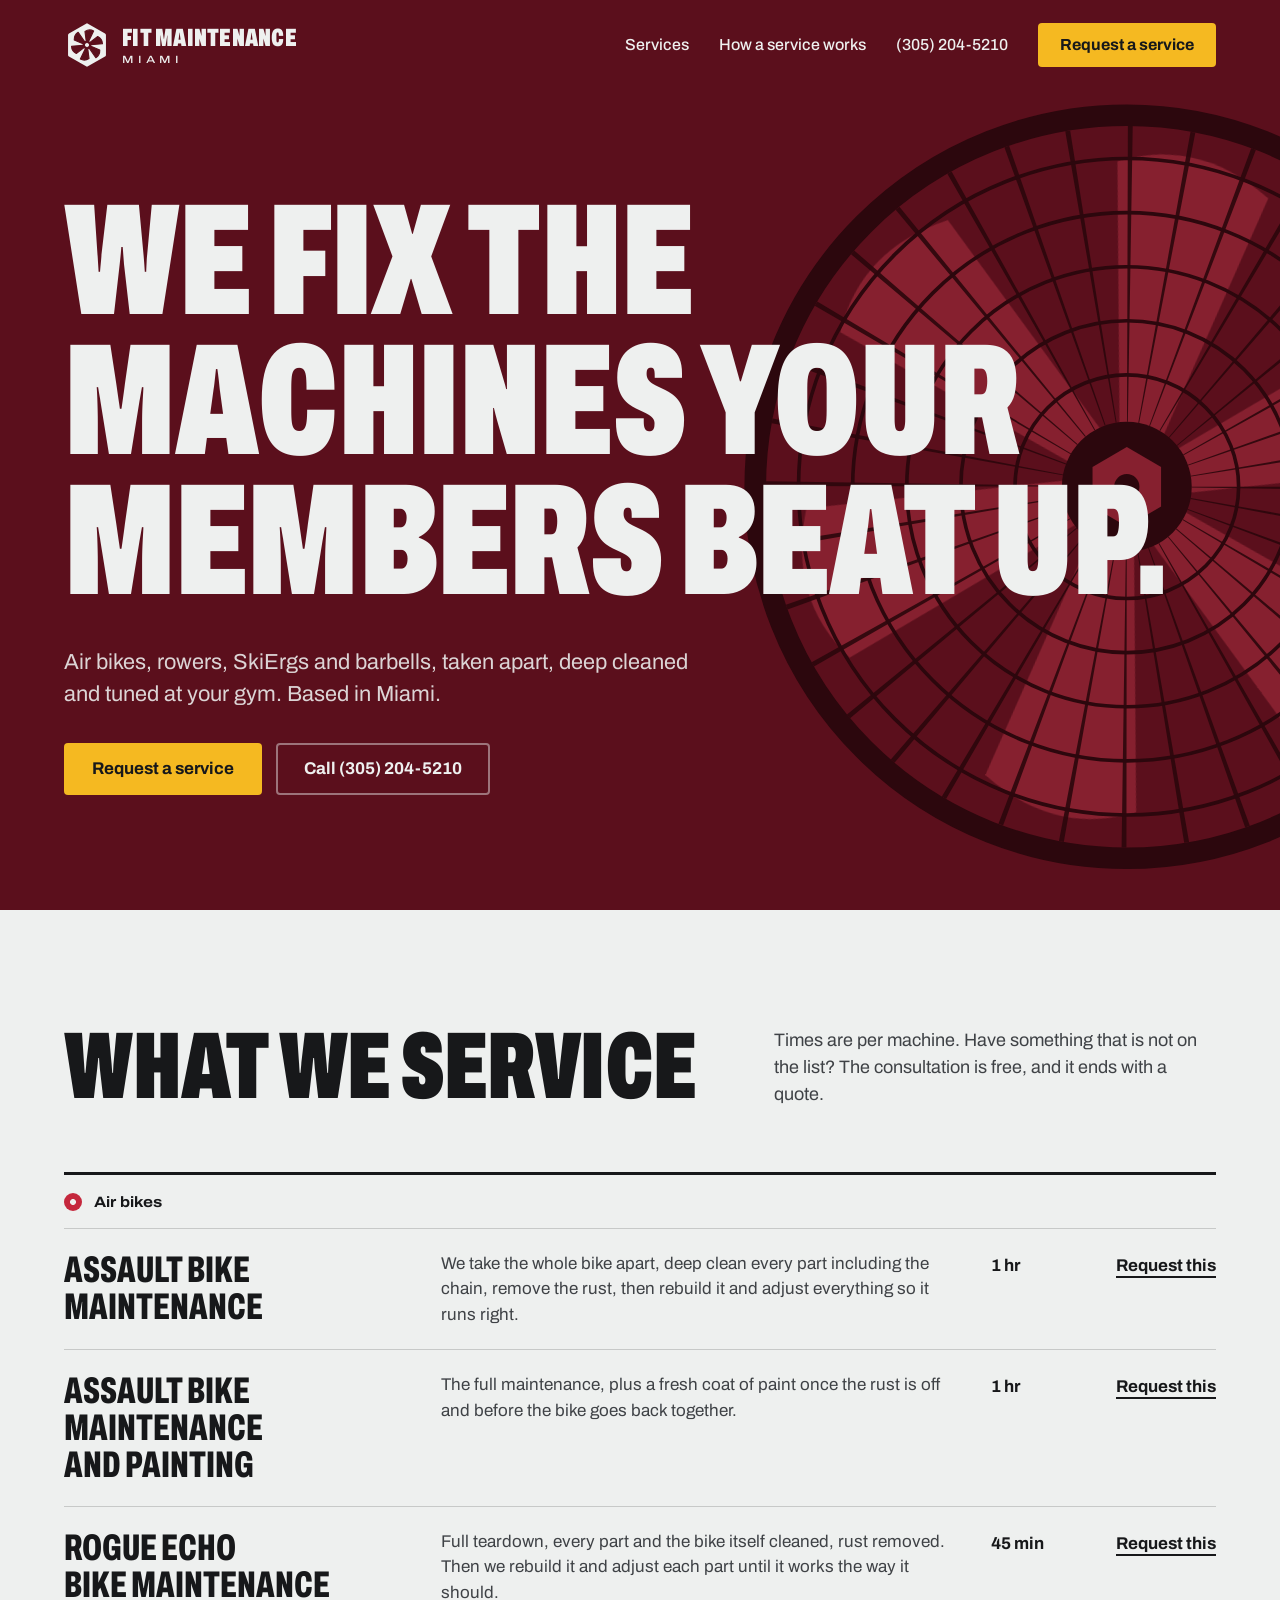
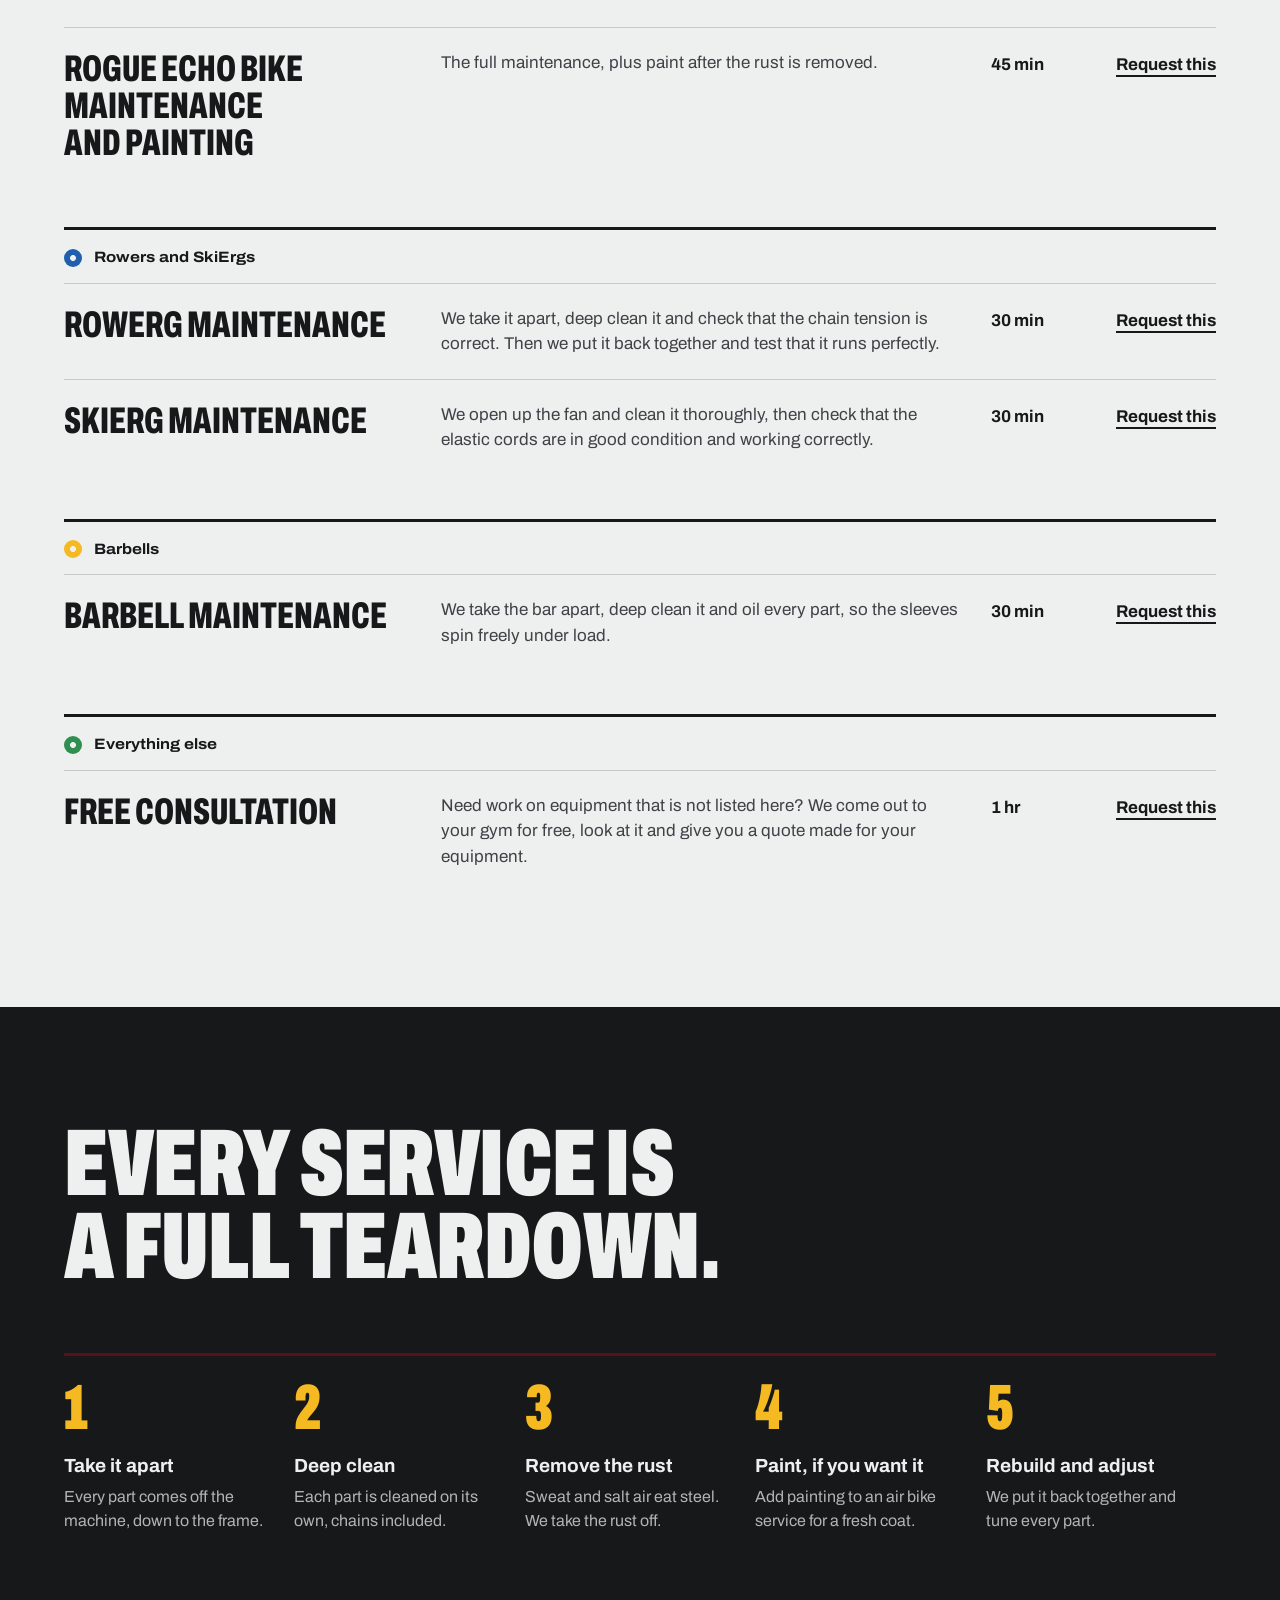
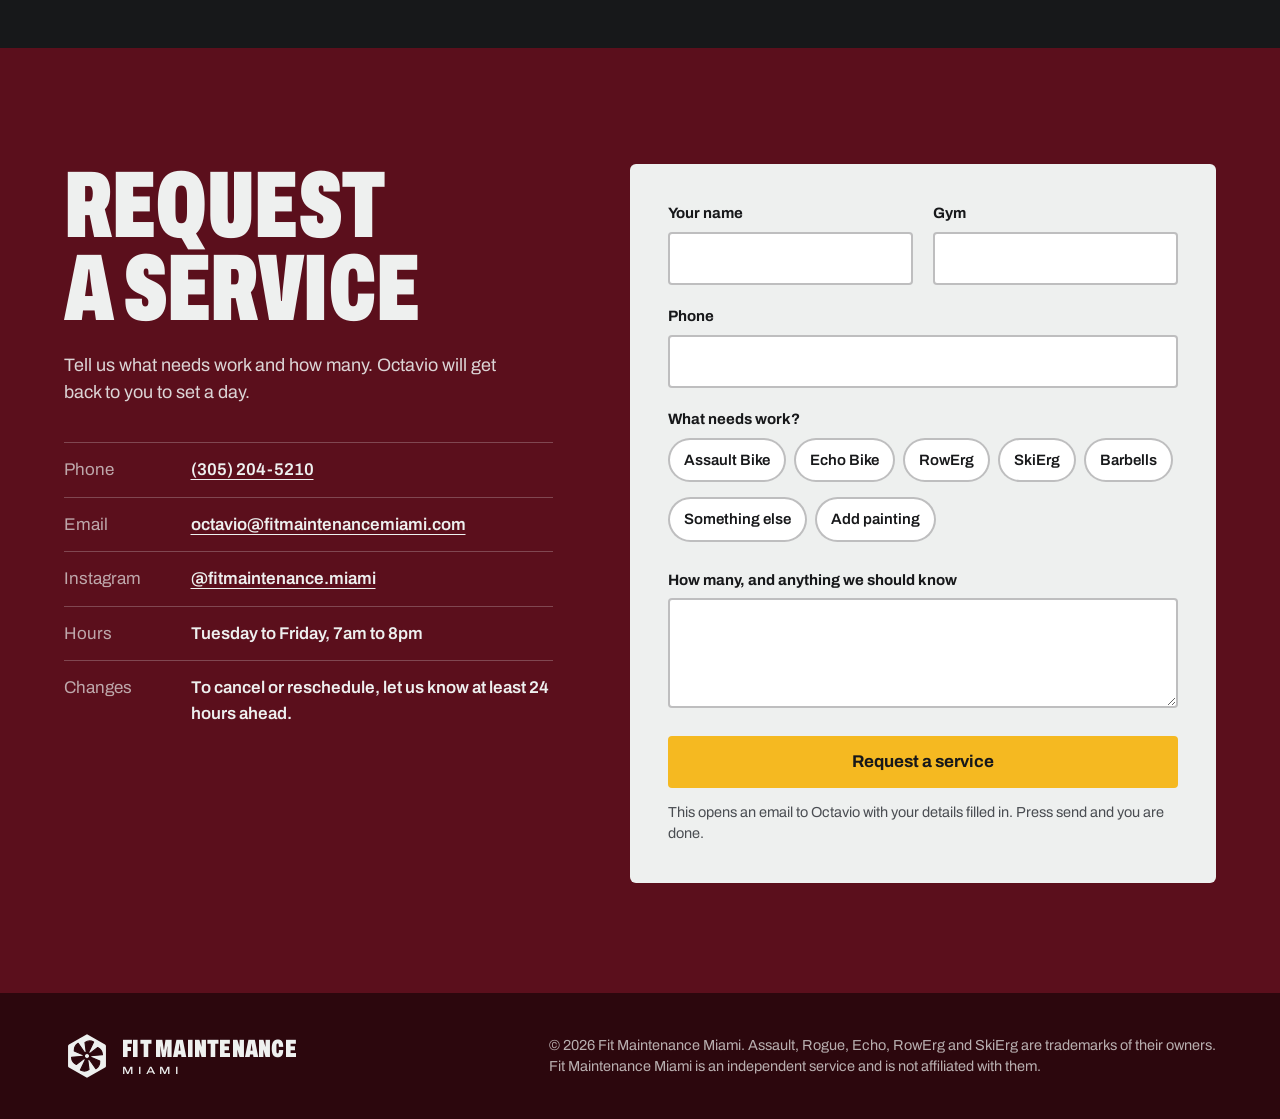
==== index.html @ 7985257d "New Fit Maintenance Miami site and logo Co-Authored-By: Claude Fable 5.2 <noreply@anthropic.com>" ====
<!doctype html>
<html lang="en">
<head>
<meta charset="utf-8">
<meta name="viewport" content="width=device-width, initial-scale=1">
<title>Fit Maintenance Miami | Gym equipment maintenance and repair</title>
<meta name="description" content="On-site maintenance for air bikes, rowers, SkiErgs and barbells. Full teardown, deep clean, rust removal, optional repaint. Based in Miami.">
<meta name="theme-color" content="#5b0f1c">
<meta name="robots" content="noindex">
<link rel="icon" href="favicon.svg" type="image/svg+xml">
<link rel="stylesheet" href="fonts.css">
<link rel="stylesheet" href="styles.css">
</head>
<body>

<svg width="0" height="0" style="position:absolute" aria-hidden="true">
  <symbol id="mark" viewBox="0 0 100 100">
    <path d="M50 7 87.2 28.5v43L50 93 12.8 71.5v-43Z" fill="var(--mark-bg)" stroke="var(--mark-bg)" stroke-width="8" stroke-linejoin="round"/>
    <g fill="var(--mark-fg)" stroke="var(--mark-fg)" stroke-width="2.4" stroke-linejoin="round">
      <path id="mb" d="M48.4 42.5 45.6 20.5Q55 14.5 64.4 19.5L53.4 42.5Z"/>
      <use href="#mb" transform="rotate(60 50 50)"/><use href="#mb" transform="rotate(120 50 50)"/><use href="#mb" transform="rotate(180 50 50)"/><use href="#mb" transform="rotate(240 50 50)"/><use href="#mb" transform="rotate(300 50 50)"/>
    </g>
    <circle cx="50" cy="50" r="9.5" fill="var(--mark-fg)"/>
    <path d="M50 45.2 54.2 47.6v4.8L50 54.8 45.8 52.4v-4.8Z" fill="var(--mark-bg)"/>
  </symbol>
</svg>

<div class="top" id="top">
  <header class="site-header wrap">
    <a class="lockup" href="#top" aria-label="Fit Maintenance Miami, home" style="--mark-bg:#eef0ef;--mark-fg:#5b0f1c">
      <svg aria-hidden="true"><use href="#mark"/></svg>
      <span class="lockup-text"><span class="lockup-name">Fit Maintenance</span><span class="lockup-place">Miami</span></span>
    </a>
    <nav class="site-nav" aria-label="Main">
      <a href="#services">Services</a>
      <a href="#teardown">How a service works</a>
      <a href="tel:+13052045210">(305) 204-5210</a>
      <a class="btn btn-primary" href="#request">Request a service</a>
    </nav>
  </header>

  <div class="fan" aria-hidden="true">
    <svg viewBox="-220 -220 440 440">
      <g class="fan-blades" id="blades" fill="#86202f">
        <path id="fb" d="M-10 -30 -40 -176Q2 -198 46 -172L14 -30Z"/>
        <use href="#fb" transform="rotate(60)"/><use href="#fb" transform="rotate(120)"/><use href="#fb" transform="rotate(180)"/><use href="#fb" transform="rotate(240)"/><use href="#fb" transform="rotate(300)"/>
      </g>
      <g fill="none" stroke="#2c070d">
        <circle r="118" stroke-width="164" stroke-dasharray="1.6 19" opacity=".9"/>
        <circle r="62" stroke-width="2"/><circle r="92" stroke-width="2"/><circle r="122" stroke-width="2"/><circle r="152" stroke-width="2"/><circle r="182" stroke-width="2"/>
        <circle r="206" stroke-width="12"/>
      </g>
      <circle r="36" fill="#2c070d"/>
      <path d="M0 -22 19 -11v22L0 22-19 11v-22Z" fill="#86202f"/>
      <circle r="7" fill="#2c070d"/>
    </svg>
  </div>

  <main class="hero wrap">
    <h1 class="display">We fix the machines your members beat up.</h1>
    <p class="hero-sub">Air bikes, rowers, SkiErgs and barbells, taken apart, deep cleaned and tuned at your gym. Based in Miami.</p>
    <div class="hero-actions">
      <a class="btn btn-primary" href="#request">Request a service</a>
      <a class="btn btn-ghost" href="tel:+13052045210">Call (305) 204-5210</a>
    </div>
  </main>
</div>

<section class="services wrap" id="services">
  <div class="section-head">
    <h2 class="display">What we service</h2>
    <p>Times are per machine. Have something that is not on the list? The consultation is free, and it ends with a quote.</p>
  </div>

  <div class="group">
    <div class="group-title"><span class="plate" style="--c:var(--plate-red)"></span>Air bikes</div>
    <div class="row">
      <h3>Assault Bike maintenance</h3>
      <p>We take the whole bike apart, deep clean every part including the chain, remove the rust, then rebuild it and adjust everything so it runs right.</p>
      <span class="time">1 hr</span>
      <a class="pick" href="#request" data-pick="Assault Bike">Request this</a>
    </div>
    <div class="row">
      <h3>Assault Bike maintenance and painting</h3>
      <p>The full maintenance, plus a fresh coat of paint once the rust is off and before the bike goes back together.</p>
      <span class="time">1 hr</span>
      <a class="pick" href="#request" data-pick="Assault Bike" data-paint="1">Request this</a>
    </div>
    <div class="row">
      <h3>Rogue Echo Bike maintenance</h3>
      <p>Full teardown, every part and the bike itself cleaned, rust removed. Then we rebuild it and adjust each part until it works the way it should.</p>
      <span class="time">45 min</span>
      <a class="pick" href="#request" data-pick="Echo Bike">Request this</a>
    </div>
    <div class="row">
      <h3>Rogue Echo Bike maintenance and painting</h3>
      <p>The full maintenance, plus paint after the rust is removed.</p>
      <span class="time">45 min</span>
      <a class="pick" href="#request" data-pick="Echo Bike" data-paint="1">Request this</a>
    </div>
  </div>

  <div class="group">
    <div class="group-title"><span class="plate" style="--c:var(--plate-blue)"></span>Rowers and SkiErgs</div>
    <div class="row">
      <h3>RowErg maintenance</h3>
      <p>We take it apart, deep clean it and check that the chain tension is correct. Then we put it back together and test that it runs perfectly.</p>
      <span class="time">30 min</span>
      <a class="pick" href="#request" data-pick="RowErg">Request this</a>
    </div>
    <div class="row">
      <h3>SkiErg maintenance</h3>
      <p>We open up the fan and clean it thoroughly, then check that the elastic cords are in good condition and working correctly.</p>
      <span class="time">30 min</span>
      <a class="pick" href="#request" data-pick="SkiErg">Request this</a>
    </div>
  </div>

  <div class="group">
    <div class="group-title"><span class="plate" style="--c:var(--plate-yellow)"></span>Barbells</div>
    <div class="row">
      <h3>Barbell maintenance</h3>
      <p>We take the bar apart, deep clean it and oil every part, so the sleeves spin freely under load.</p>
      <span class="time">30 min</span>
      <a class="pick" href="#request" data-pick="Barbells">Request this</a>
    </div>
  </div>

  <div class="group">
    <div class="group-title"><span class="plate" style="--c:var(--plate-green)"></span>Everything else</div>
    <div class="row">
      <h3>Free consultation</h3>
      <p>Need work on equipment that is not listed here? We come out to your gym for free, look at it and give you a quote made for your equipment.</p>
      <span class="time">1 hr</span>
      <a class="pick" href="#request" data-pick="Something else">Request this</a>
    </div>
  </div>
</section>

<section class="teardown" id="teardown">
  <div class="wrap">
    <h2 class="display">Every service is a full teardown.</h2>
    <ol class="steps">
      <li><h3>Take it apart</h3><p>Every part comes off the machine, down to the frame.</p></li>
      <li><h3>Deep clean</h3><p>Each part is cleaned on its own, chains included.</p></li>
      <li><h3>Remove the rust</h3><p>Sweat and salt air eat steel. We take the rust off.</p></li>
      <li><h3>Paint, if you want it</h3><p>Add painting to an air bike service for a fresh coat.</p></li>
      <li><h3>Rebuild and adjust</h3><p>We put it back together and tune every part.</p></li>
    </ol>
  </div>
</section>

<section class="request" id="request">
  <div class="wrap request-grid">
    <div>
      <h2 class="display">Request a service</h2>
      <p class="request-lede">Tell us what needs work and how many. Octavio will get back to you to set a day.</p>
      <dl class="facts">
        <div><dt>Phone</dt><dd><a href="tel:+13052045210">(305) 204-5210</a></dd></div>
        <div><dt>Email</dt><dd><a href="mailto:octavio@fitmaintenancemiami.com">octavio@fitmaintenancemiami.com</a></dd></div>
        <div><dt>Instagram</dt><dd><a href="https://www.instagram.com/fitmaintenance.miami" rel="noopener">@fitmaintenance.miami</a></dd></div>
        <div><dt>Hours</dt><dd>Tuesday to Friday, 7am to 8pm</dd></div>
        <div><dt>Changes</dt><dd>To cancel or reschedule, let us know at least 24 hours ahead.</dd></div>
      </dl>
    </div>

    <form class="form" id="request-form" novalidate>
      <div class="two">
        <div><label for="f-name">Your name</label><input id="f-name" name="name" type="text" autocomplete="name" required></div>
        <div><label for="f-gym">Gym</label><input id="f-gym" name="gym" type="text" autocomplete="organization"></div>
      </div>
      <div><label for="f-phone">Phone</label><input id="f-phone" name="phone" type="tel" autocomplete="tel"></div>
      <fieldset>
        <legend>What needs work?</legend>
        <div class="chips">
          <label class="chip"><input type="checkbox" name="equipment" value="Assault Bike"><span>Assault Bike</span></label>
          <label class="chip"><input type="checkbox" name="equipment" value="Echo Bike"><span>Echo Bike</span></label>
          <label class="chip"><input type="checkbox" name="equipment" value="RowErg"><span>RowErg</span></label>
          <label class="chip"><input type="checkbox" name="equipment" value="SkiErg"><span>SkiErg</span></label>
          <label class="chip"><input type="checkbox" name="equipment" value="Barbells"><span>Barbells</span></label>
          <label class="chip"><input type="checkbox" name="equipment" value="Something else"><span>Something else</span></label>
          <label class="chip"><input type="checkbox" name="paint" value="yes" id="f-paint"><span>Add painting</span></label>
        </div>
      </fieldset>
      <div><label for="f-notes">How many, and anything we should know</label><textarea id="f-notes" name="notes"></textarea></div>
      <p class="form-error" id="form-error" role="alert"></p>
      <button class="btn btn-primary" type="submit">Request a service</button>
      <p class="form-note">This opens an email to Octavio with your details filled in. Press send and you are done.</p>
    </form>
  </div>
</section>

<footer class="site-footer">
  <div class="wrap footer-grid">
    <a class="lockup" href="#top" aria-label="Back to top" style="--mark-bg:#eef0ef;--mark-fg:#2c070d">
      <svg aria-hidden="true"><use href="#mark"/></svg>
      <span class="lockup-text"><span class="lockup-name">Fit Maintenance</span><span class="lockup-place">Miami</span></span>
    </a>
    <p>© 2026 Fit Maintenance Miami. Assault, Rogue, Echo, RowErg and SkiErg are trademarks of their owners. Fit Maintenance Miami is an independent service and is not affiliated with them.</p>
  </div>
</footer>

<div class="quickbar" id="quickbar">
  <a class="btn btn-ghost" href="tel:+13052045210">Call</a>
  <a class="btn btn-primary" href="#request">Request a service</a>
</div>

<script src="main.js"></script>
</body>
</html>
---- fonts.css ----
@font-face{font-family:"Archivo";font-style:normal;font-weight:100 900;font-stretch:62% 125%;font-display:block;src:url([data-uri]) format("woff2");}
---- styles.css ----
:root {
  --oxblood: #5b0f1c;
  --oxblood-deep: #2c070d;
  --chalk: #eef0ef;
  --steel: #9aa3a6;
  --rubber: #17181a;
  --plate-yellow: #f5b921;
  --plate-blue: #1f5fae;
  --plate-green: #2f8f4e;
  --plate-red: #c5283d;
  --gutter: clamp(20px, 5vw, 72px);
  --max: 1280px;
}

*, *::before, *::after { box-sizing: border-box; }
html { scroll-behavior: smooth; -webkit-text-size-adjust: 100%; }
body {
  margin: 0;
  background: var(--chalk);
  color: var(--rubber);
  font-family: "Archivo", "Helvetica Neue", Arial, sans-serif;
  font-size: 17px;
  line-height: 1.5;
  font-stretch: 100%;
}
img, svg { display: block; }
a { color: inherit; }
h1, h2, h3, p { margin: 0; }
:focus-visible { outline: 3px solid var(--plate-yellow); outline-offset: 3px; }

.wrap { max-width: var(--max); margin: 0 auto; padding-left: var(--gutter); padding-right: var(--gutter); }

.display {
  font-stretch: 62%;
  font-weight: 900;
  text-transform: uppercase;
  line-height: 0.88;
  letter-spacing: -0.005em;
  text-wrap: balance;
}

/* Buttons */
.btn {
  white-space: nowrap;
  display: inline-flex; align-items: center; justify-content: center;
  min-height: 52px; padding: 0 26px;
  font: inherit; font-weight: 700; font-stretch: 100%; font-size: 17px;
  text-decoration: none; border: 2px solid transparent; border-radius: 4px; cursor: pointer;
  transition: transform .12s ease, background-color .12s ease;
}
.btn:active { transform: translateY(1px); }
.btn-primary { background: var(--plate-yellow); color: var(--rubber); }
.btn-primary:hover { background: #ffcb3d; }
.btn-ghost { border-color: rgba(238, 240, 239, .45); color: var(--chalk); }
.btn-ghost:hover { border-color: var(--chalk); }

/* Logo lockup */
.lockup { display: inline-flex; align-items: center; gap: 12px; text-decoration: none; }
.lockup svg { width: 46px; height: 46px; flex: none; }
.lockup-text { display: flex; flex-direction: column; line-height: 1; }
.lockup-name { font-stretch: 62%; font-weight: 900; font-size: 25px; text-transform: uppercase; letter-spacing: .01em; white-space: nowrap; }
.lockup-place { font-stretch: 125%; font-weight: 500; font-size: 10.5px; letter-spacing: .38em; text-transform: uppercase; margin-top: 5px; white-space: nowrap; }

/* Header + hero share the oxblood field */
.top { background: var(--oxblood); color: var(--chalk); position: relative; overflow: hidden; }
.site-header { position: relative; z-index: 3; display: flex; align-items: center; justify-content: space-between; gap: 24px; padding-top: 22px; padding-bottom: 22px; }
.site-nav { display: flex; align-items: center; gap: 30px; }
.site-nav a:not(.btn) { text-decoration: none; font-weight: 500; font-size: 16px; }
.site-nav a:not(.btn):hover { text-decoration: underline; text-underline-offset: 5px; }
.site-nav .btn { min-height: 44px; padding: 0 20px; font-size: 16px; }

.hero { position: relative; z-index: 2; padding-top: clamp(40px, 8vw, 110px); padding-bottom: clamp(56px, 9vw, 130px); }
.hero h1 { font-size: clamp(64px, 12.4vw, 190px); max-width: 9.2em; }
.hero-sub { margin-top: clamp(22px, 3vw, 36px); max-width: 30em; font-size: clamp(18px, 1.7vw, 22px); line-height: 1.45; color: rgba(238, 240, 239, .88); }
.hero-actions { margin-top: 32px; display: flex; flex-wrap: wrap; gap: 14px; }

.fan {
  position: absolute; z-index: 1; pointer-events: none;
  width: clamp(420px, 62vw, 980px); aspect-ratio: 1;
  right: clamp(-330px, -19vw, -120px); top: 50%; translate: 0 -46%;
}
.fan svg { width: 100%; height: 100%; }
.fan-blades { transform-origin: 0 0; will-change: transform; }

/* Services */
.services { padding-top: clamp(64px, 9vw, 130px); padding-bottom: clamp(64px, 9vw, 130px); }
.section-head { display: grid; grid-template-columns: minmax(0, 1fr) minmax(0, 26em); gap: 24px 48px; align-items: end; margin-bottom: clamp(36px, 5vw, 64px); }
.section-head h2 { font-size: clamp(48px, 7.4vw, 108px); }
.section-head p { font-size: 18px; color: #3f4246; }

.group { border-top: 3px solid var(--rubber); }
.group + .group { margin-top: 44px; }
.group-title { display: flex; align-items: center; gap: 12px; padding: 16px 0 14px; font-size: 15px; font-weight: 700; font-stretch: 112%; }
.plate { width: 18px; height: 18px; border-radius: 50%; flex: none; background: radial-gradient(circle, var(--chalk) 0 22%, var(--c) 24% 100%); }

.row { display: grid; grid-template-columns: minmax(0, 20fr) minmax(0, 30fr) 5.5em auto; gap: 8px 32px; align-items: start; padding: 22px 0; border-top: 1px solid rgba(23, 24, 26, .18); }
.row h3 { font-stretch: 62%; font-weight: 800; font-size: clamp(27px, 2.9vw, 38px); line-height: 1; text-transform: uppercase; text-wrap: balance; }
.row p { color: #3f4246; max-width: 34em; }
.row .time { font-weight: 700; font-variant-numeric: tabular-nums; white-space: nowrap; padding-top: 2px; }
.row .pick { font-weight: 700; text-underline-offset: 5px; text-decoration-thickness: 2px; white-space: nowrap; padding-top: 2px; }
.row .pick:hover { color: var(--oxblood); }

/* Teardown */
.teardown { background: var(--rubber); color: var(--chalk); padding-top: clamp(64px, 9vw, 130px); padding-bottom: clamp(64px, 9vw, 130px); }
.teardown h2 { font-size: clamp(48px, 7.4vw, 108px); max-width: 9em; }
.steps { list-style: none; margin: clamp(40px, 5vw, 72px) 0 0; padding: 0; display: grid; grid-template-columns: repeat(5, minmax(0, 1fr)); gap: 0; counter-reset: step; }
.steps li { counter-increment: step; padding: 20px 24px 0 0; border-top: 3px solid var(--oxblood); position: relative; }
.steps li::before { content: counter(step); display: block; font-stretch: 62%; font-weight: 900; font-size: 64px; line-height: 1; color: var(--plate-yellow); margin-bottom: 14px; }
.steps h3 { font-size: 19px; font-weight: 700; line-height: 1.25; }
.steps p { margin-top: 8px; font-size: 16px; color: rgba(238, 240, 239, .72); }

/* Request */
.request { background: var(--oxblood); color: var(--chalk); padding-top: clamp(64px, 9vw, 130px); padding-bottom: clamp(64px, 9vw, 110px); }
.request-grid { display: grid; grid-template-columns: minmax(0, 5fr) minmax(0, 6fr); gap: 48px clamp(40px, 6vw, 96px); align-items: start; }
.request h2 { font-size: clamp(48px, 7.4vw, 108px); }
.request-lede { margin-top: 22px; font-size: 18px; color: rgba(238, 240, 239, .88); max-width: 26em; }
.facts { margin: 36px 0 0; padding: 0; display: grid; gap: 0; }
.facts div { display: grid; grid-template-columns: 6.5em minmax(0, 1fr); gap: 16px; padding: 14px 0; border-top: 1px solid rgba(238, 240, 239, .25); }
.facts dt { color: rgba(238, 240, 239, .68); }
.facts dd { margin: 0; font-weight: 600; overflow-wrap: anywhere; }
.facts a { text-underline-offset: 4px; }

.form { background: var(--chalk); color: var(--rubber); padding: clamp(22px, 3vw, 40px); border-radius: 6px; display: grid; gap: 20px; }
.form label, .form legend { display: block; font-weight: 700; font-size: 15px; margin-bottom: 7px; padding: 0; }
.form input[type="text"], .form input[type="tel"], .form textarea {
  width: 100%; font: inherit; color: inherit; background: #fff;
  border: 2px solid rgba(23, 24, 26, .28); border-radius: 4px; padding: 12px 14px;
}
.form textarea { min-height: 110px; resize: vertical; }
.form input:focus-visible, .form textarea:focus-visible { outline: 3px solid var(--oxblood); outline-offset: 1px; border-color: var(--oxblood); }
.two { display: grid; grid-template-columns: 1fr 1fr; gap: 20px; }
.form fieldset { border: 0; margin: 0; padding: 0; min-width: 0; }
.chips { display: flex; flex-wrap: wrap; gap: 8px; }
.chip { position: relative; }
.chip input { position: absolute; opacity: 0; inset: 0; width: 100%; height: 100%; margin: 0; cursor: pointer; }
.chip span { display: block; padding: 9px 14px; border: 2px solid rgba(23, 24, 26, .28); border-radius: 999px; font-weight: 600; font-size: 15px; background: #fff; transition: background-color .12s ease, color .12s ease, border-color .12s ease; }
.chip input:checked + span { background: var(--oxblood); border-color: var(--oxblood); color: var(--chalk); }
.chip input:focus-visible + span { outline: 3px solid var(--plate-yellow); outline-offset: 2px; }
.form .btn { width: 100%; }
.form-note { font-size: 14.5px; color: #4a4d52; margin-top: -6px; }
.form-error { font-size: 15px; font-weight: 600; color: #a3162c; margin-top: -6px; }
.form-error:empty { display: none; }

/* Footer */
.site-footer { background: var(--oxblood-deep); color: rgba(238, 240, 239, .72); padding-top: 40px; padding-bottom: 40px; font-size: 14.5px; }
.footer-grid { display: flex; flex-wrap: wrap; gap: 20px 48px; align-items: center; justify-content: space-between; }
.site-footer .lockup { color: var(--chalk); }
.site-footer p { max-width: 46em; }

@media (max-width: 1000px) {
  .steps { grid-template-columns: 1fr; }
  .steps li { display: grid; grid-template-columns: 56px minmax(0, 1fr); column-gap: 12px; padding: 18px 0 22px; }
  .steps li::before { grid-row: 1 / span 2; font-size: 52px; margin: 0; }
  .steps p { grid-column: 2; }
  .request-grid { grid-template-columns: 1fr; }
}
@media (max-width: 860px) {
  .site-nav a:not(.btn) { display: none; }
  .section-head { grid-template-columns: 1fr; }
  .row { grid-template-columns: minmax(0, 1fr) auto; }
  .row h3 { grid-column: 1; }
  .row .time { grid-column: 2; grid-row: 1; text-align: right; }
  .row p { grid-column: 1 / -1; }
  .row .pick { grid-column: 1 / -1; }
  .fan { width: 520px; right: -300px; top: 0; translate: 0 -8%; opacity: .5; }
}
@media (max-width: 520px) {
  body { font-size: 16px; }
  .site-header .lockup { gap: 9px; }
  .site-header .lockup svg { width: 34px; height: 34px; }
  .site-header .lockup-name { font-size: 19px; }
  .lockup-place { font-size: 9px; }
  .site-nav .btn { padding: 0 10px; font-size: 14px; }
  .site-header { gap: 12px; }
  .facts div { grid-template-columns: 1fr; gap: 2px; }
  .two { grid-template-columns: 1fr; }
  .hero-actions .btn { width: 100%; }
}
@media (prefers-reduced-motion: reduce) {
  html { scroll-behavior: auto; }
  .btn, .chip span { transition: none; }
}
@media (max-width: 370px) {
  .site-nav .btn { display: none; }
}

/* Phone: bigger tap targets and a call/request bar that follows the thumb */
.quickbar { display: none; }
@media (max-width: 860px) {
  .row .pick { display: inline-flex; align-items: center; min-height: 44px; padding-top: 0; justify-self: start; }
  .row { padding-bottom: 10px; }
  .facts a { display: inline-block; padding: 10px 0; margin: -10px 0; }
  .quickbar {
    display: grid; grid-template-columns: 1fr 1.5fr; gap: 10px;
    position: fixed; left: 0; right: 0; bottom: 0; z-index: 20;
    padding: 10px max(16px, env(safe-area-inset-right, 0px)) calc(10px + env(safe-area-inset-bottom, 0px)) max(16px, env(safe-area-inset-left, 0px));
    background: var(--oxblood-deep); box-shadow: 0 -1px 0 rgba(238, 240, 239, .18);
    transform: translateY(110%); visibility: hidden;
    transition: transform .22s ease, visibility 0s linear .22s;
  }
  .quickbar.is-on { transform: none; visibility: visible; transition: transform .22s ease; }
  .quickbar .btn { min-height: 48px; padding: 0 12px; }
  .site-footer { padding-bottom: 110px; }
}
@media (prefers-reduced-motion: reduce) { .quickbar, .quickbar.is-on { transition: none; } }
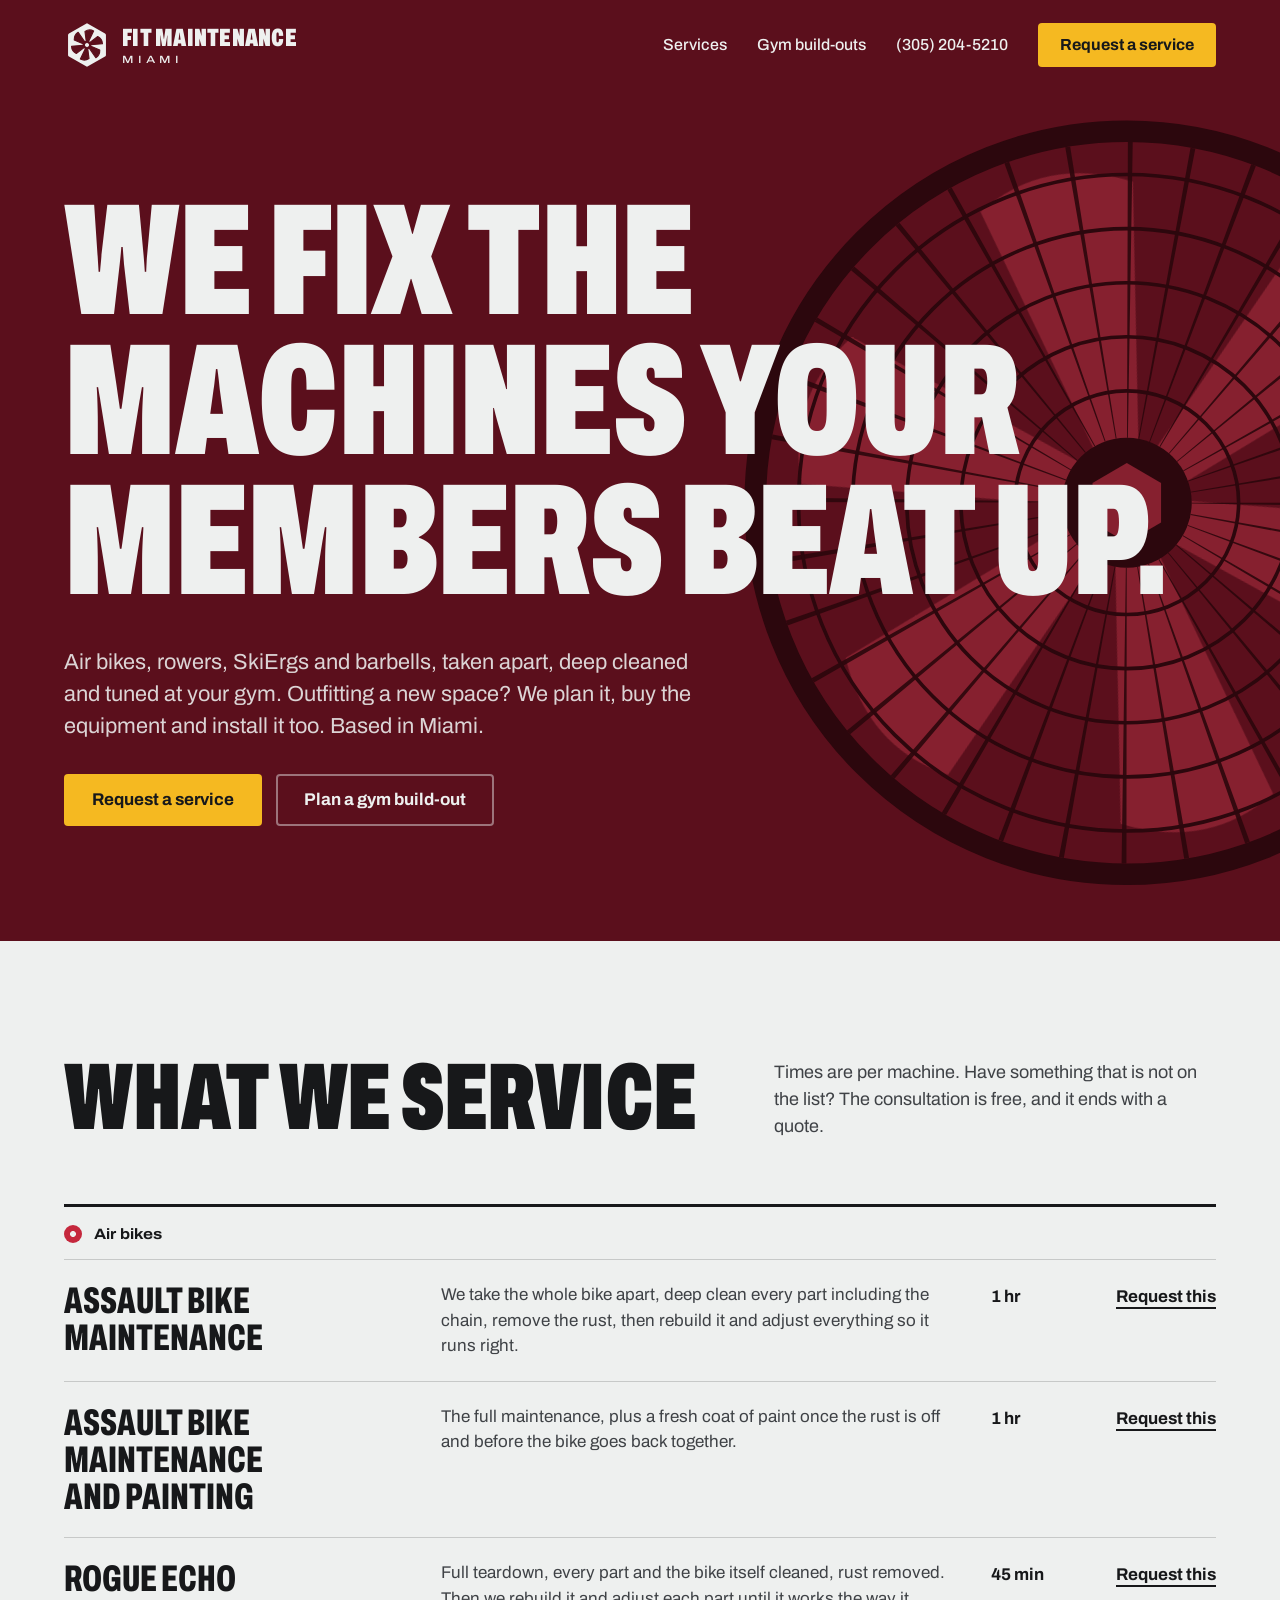
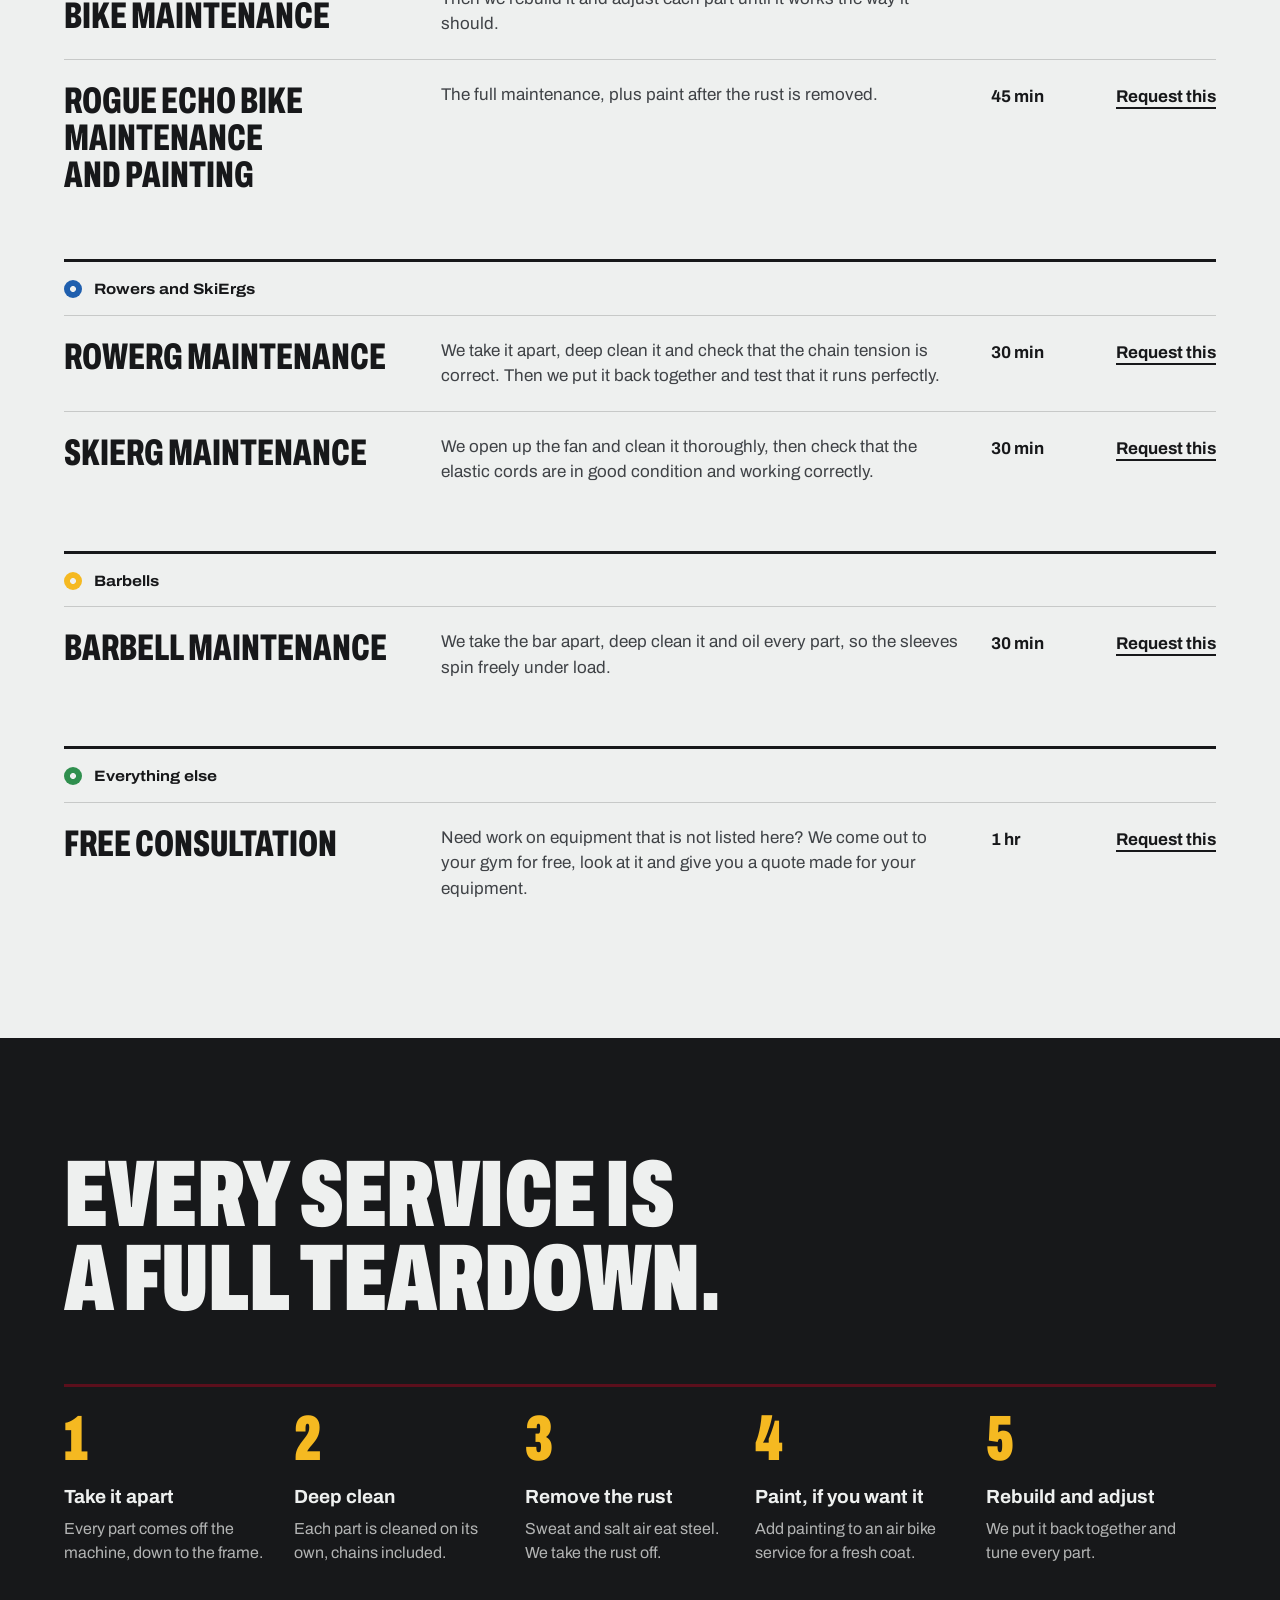
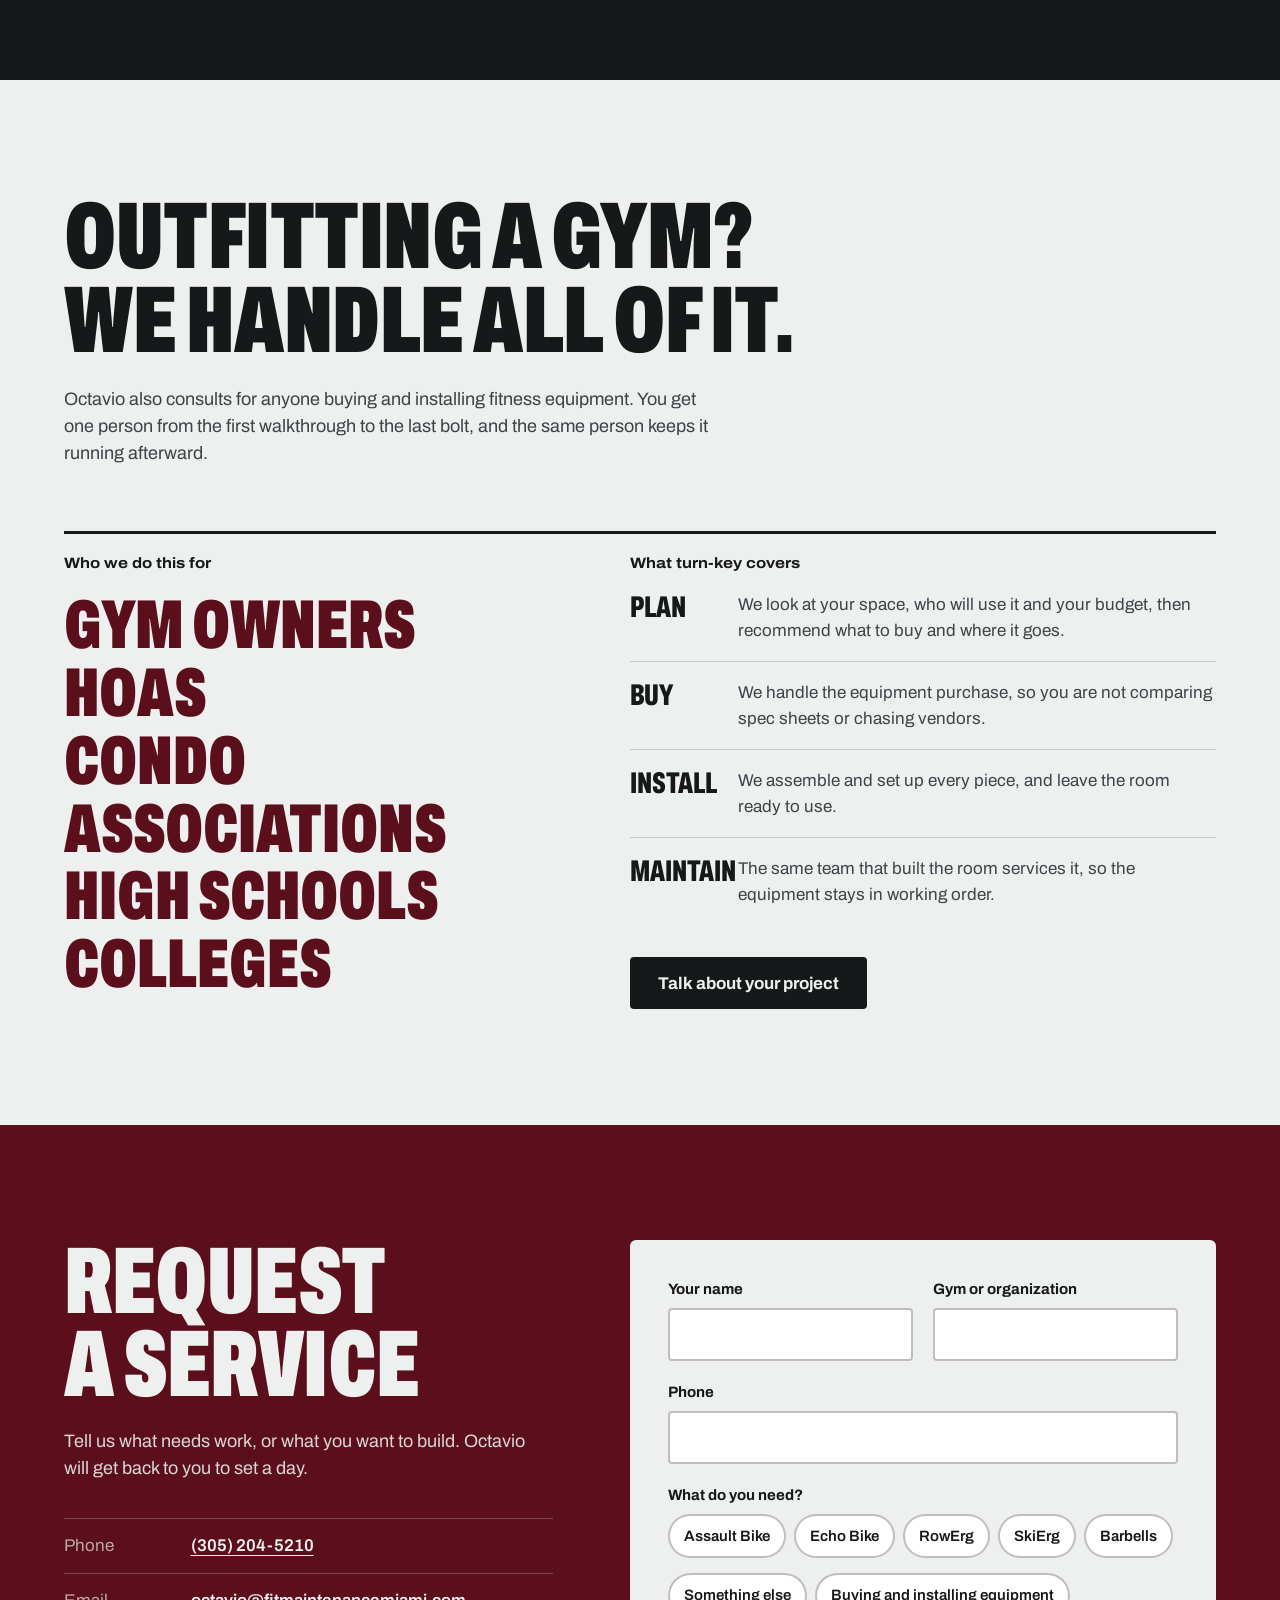
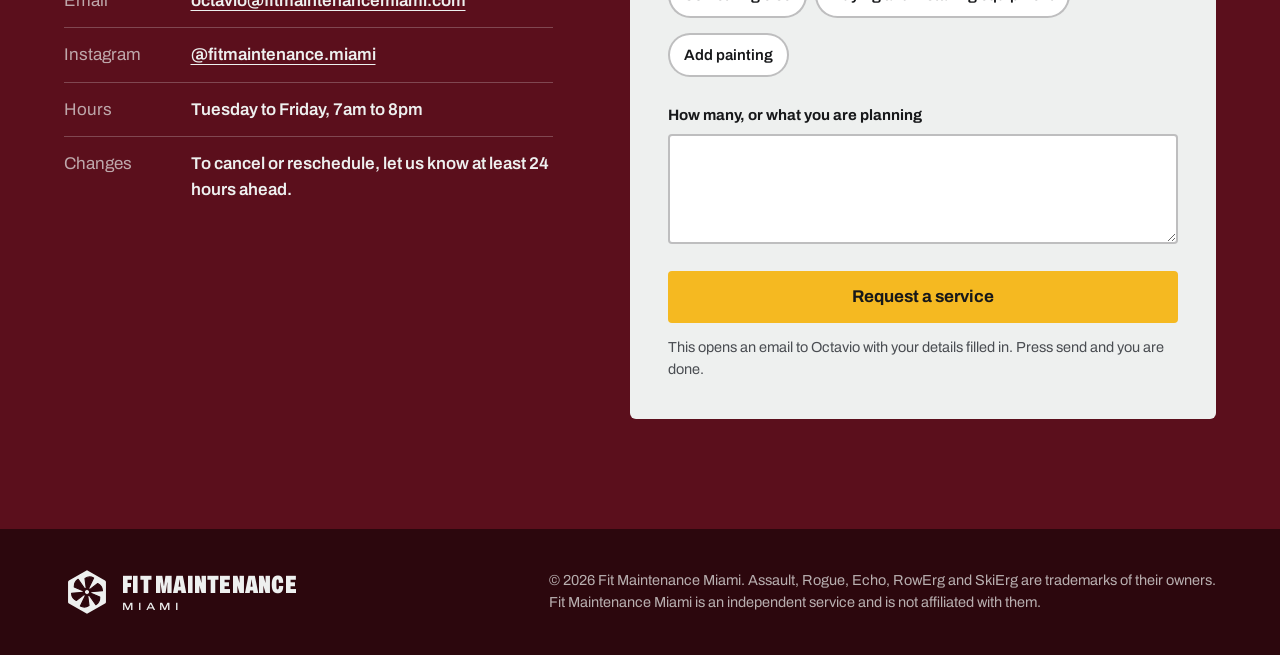
==== commit f67b6a32: "Add gym build-out consulting section and phone call bar Co-Authored-By: Claude Fable 5.2 <noreply@an" ====
--- a/index.html
+++ b/index.html
@@ -3,8 +3,8 @@
 <head>
 <meta charset="utf-8">
 <meta name="viewport" content="width=device-width, initial-scale=1">
-<title>Fit Maintenance Miami | Gym equipment maintenance and repair</title>
-<meta name="description" content="On-site maintenance for air bikes, rowers, SkiErgs and barbells. Full teardown, deep clean, rust removal, optional repaint. Based in Miami.">
+<title>Fit Maintenance Miami | Gym equipment maintenance and gym build-outs</title>
+<meta name="description" content="On-site maintenance for air bikes, rowers, SkiErgs and barbells. Full teardown, deep clean, rust removal, optional repaint. Plus turn-key equipment consulting, purchasing and installation for gyms, HOAs, condos, schools and colleges. Based in Miami.">
 <meta name="theme-color" content="#5b0f1c">
 <meta name="robots" content="noindex">
 <link rel="icon" href="favicon.svg" type="image/svg+xml">
@@ -33,7 +33,7 @@
     </a>
     <nav class="site-nav" aria-label="Main">
       <a href="#services">Services</a>
-      <a href="#teardown">How a service works</a>
+      <a href="#buildouts">Gym build-outs</a>
       <a href="tel:+13052045210">(305) 204-5210</a>
       <a class="btn btn-primary" href="#request">Request a service</a>
     </nav>
@@ -58,10 +58,10 @@
 
   <main class="hero wrap">
     <h1 class="display">We fix the machines your members beat up.</h1>
-    <p class="hero-sub">Air bikes, rowers, SkiErgs and barbells, taken apart, deep cleaned and tuned at your gym. Based in Miami.</p>
+    <p class="hero-sub">Air bikes, rowers, SkiErgs and barbells, taken apart, deep cleaned and tuned at your gym. Outfitting a new space? We plan it, buy the equipment and install it too. Based in Miami.</p>
     <div class="hero-actions">
       <a class="btn btn-primary" href="#request">Request a service</a>
-      <a class="btn btn-ghost" href="tel:+13052045210">Call (305) 204-5210</a>
+      <a class="btn btn-ghost" href="#buildouts">Plan a gym build-out</a>
     </div>
   </main>
 </div>
@@ -150,11 +150,42 @@
   </div>
 </section>
 
+<section class="buildouts" id="buildouts">
+  <div class="wrap">
+    <div class="section-head">
+      <h2 class="display">Outfitting a gym? We handle all of it.</h2>
+      <p>Octavio also consults for anyone buying and installing fitness equipment. You get one person from the first walkthrough to the last bolt, and the same person keeps it running afterward.</p>
+    </div>
+    <div class="build-grid">
+      <div>
+        <h3 class="build-label">Who we do this for</h3>
+        <ul class="who">
+          <li>Gym owners</li>
+          <li>HOAs</li>
+          <li>Condo associations</li>
+          <li>High schools</li>
+          <li>Colleges</li>
+        </ul>
+      </div>
+      <div>
+        <h3 class="build-label">What turn-key covers</h3>
+        <dl class="stages">
+          <div><dt>Plan</dt><dd>We look at your space, who will use it and your budget, then recommend what to buy and where it goes.</dd></div>
+          <div><dt>Buy</dt><dd>We handle the equipment purchase, so you are not comparing spec sheets or chasing vendors.</dd></div>
+          <div><dt>Install</dt><dd>We assemble and set up every piece, and leave the room ready to use.</dd></div>
+          <div><dt>Maintain</dt><dd>The same team that built the room services it, so the equipment stays in working order.</dd></div>
+        </dl>
+        <a class="btn btn-dark" href="#request" data-pick="Buying and installing equipment">Talk about your project</a>
+      </div>
+    </div>
+  </div>
+</section>
+
 <section class="request" id="request">
   <div class="wrap request-grid">
     <div>
       <h2 class="display">Request a service</h2>
-      <p class="request-lede">Tell us what needs work and how many. Octavio will get back to you to set a day.</p>
+      <p class="request-lede">Tell us what needs work, or what you want to build. Octavio will get back to you to set a day.</p>
       <dl class="facts">
         <div><dt>Phone</dt><dd><a href="tel:+13052045210">(305) 204-5210</a></dd></div>
         <div><dt>Email</dt><dd><a href="mailto:octavio@fitmaintenancemiami.com">octavio@fitmaintenancemiami.com</a></dd></div>
@@ -167,11 +198,11 @@
     <form class="form" id="request-form" novalidate>
       <div class="two">
         <div><label for="f-name">Your name</label><input id="f-name" name="name" type="text" autocomplete="name" required></div>
-        <div><label for="f-gym">Gym</label><input id="f-gym" name="gym" type="text" autocomplete="organization"></div>
+        <div><label for="f-gym">Gym or organization</label><input id="f-gym" name="gym" type="text" autocomplete="organization"></div>
       </div>
       <div><label for="f-phone">Phone</label><input id="f-phone" name="phone" type="tel" autocomplete="tel"></div>
       <fieldset>
-        <legend>What needs work?</legend>
+        <legend>What do you need?</legend>
         <div class="chips">
           <label class="chip"><input type="checkbox" name="equipment" value="Assault Bike"><span>Assault Bike</span></label>
           <label class="chip"><input type="checkbox" name="equipment" value="Echo Bike"><span>Echo Bike</span></label>
@@ -179,10 +210,11 @@
           <label class="chip"><input type="checkbox" name="equipment" value="SkiErg"><span>SkiErg</span></label>
           <label class="chip"><input type="checkbox" name="equipment" value="Barbells"><span>Barbells</span></label>
           <label class="chip"><input type="checkbox" name="equipment" value="Something else"><span>Something else</span></label>
+          <label class="chip"><input type="checkbox" name="equipment" value="Buying and installing equipment"><span>Buying and installing equipment</span></label>
           <label class="chip"><input type="checkbox" name="paint" value="yes" id="f-paint"><span>Add painting</span></label>
         </div>
       </fieldset>
-      <div><label for="f-notes">How many, and anything we should know</label><textarea id="f-notes" name="notes"></textarea></div>
+      <div><label for="f-notes">How many, or what you are planning</label><textarea id="f-notes" name="notes"></textarea></div>
       <p class="form-error" id="form-error" role="alert"></p>
       <button class="btn btn-primary" type="submit">Request a service</button>
       <p class="form-note">This opens an email to Octavio with your details filled in. Press send and you are done.</p>
--- a/styles.css
+++ b/styles.css
@@ -203,3 +203,24 @@
   .site-footer { padding-bottom: 110px; }
 }
 @media (prefers-reduced-motion: reduce) { .quickbar, .quickbar.is-on { transition: none; } }
+
+/* Gym build-outs */
+.buildouts { padding-top: clamp(64px, 9vw, 130px); padding-bottom: clamp(64px, 9vw, 130px); }
+.buildouts .section-head { grid-template-columns: 1fr; }
+.buildouts .section-head p { max-width: 36em; }
+.build-grid { display: grid; grid-template-columns: minmax(0, 5fr) minmax(0, 6fr); gap: 48px clamp(40px, 6vw, 96px); align-items: start; border-top: 3px solid var(--rubber); padding-top: 18px; }
+.build-label { font-size: 15px; font-weight: 700; font-stretch: 112%; margin-bottom: 18px; }
+.who { list-style: none; margin: 0; padding: 0; }
+.who li { font-stretch: 62%; font-weight: 900; text-transform: uppercase; font-size: clamp(40px, 5.4vw, 76px); line-height: .98; color: var(--oxblood); }
+.stages { margin: 0 0 32px; }
+.stages div { display: grid; grid-template-columns: 5.2em minmax(0, 1fr); gap: 20px; padding: 18px 0; border-top: 1px solid rgba(23, 24, 26, .18); }
+.stages div:first-child { border-top: 0; padding-top: 0; }
+.stages dt { font-stretch: 62%; font-weight: 800; font-size: 30px; line-height: 1; text-transform: uppercase; }
+.stages dd { margin: 0; color: #3f4246; max-width: 32em; }
+.btn-dark { background: var(--rubber); color: var(--chalk); }
+.btn-dark:hover { background: var(--oxblood); }
+@media (max-width: 860px) {
+  .buildouts .section-head, .build-grid { grid-template-columns: 1fr; }
+  .stages div { grid-template-columns: 1fr; gap: 6px; }
+  .buildouts .btn-dark { width: 100%; }
+}
